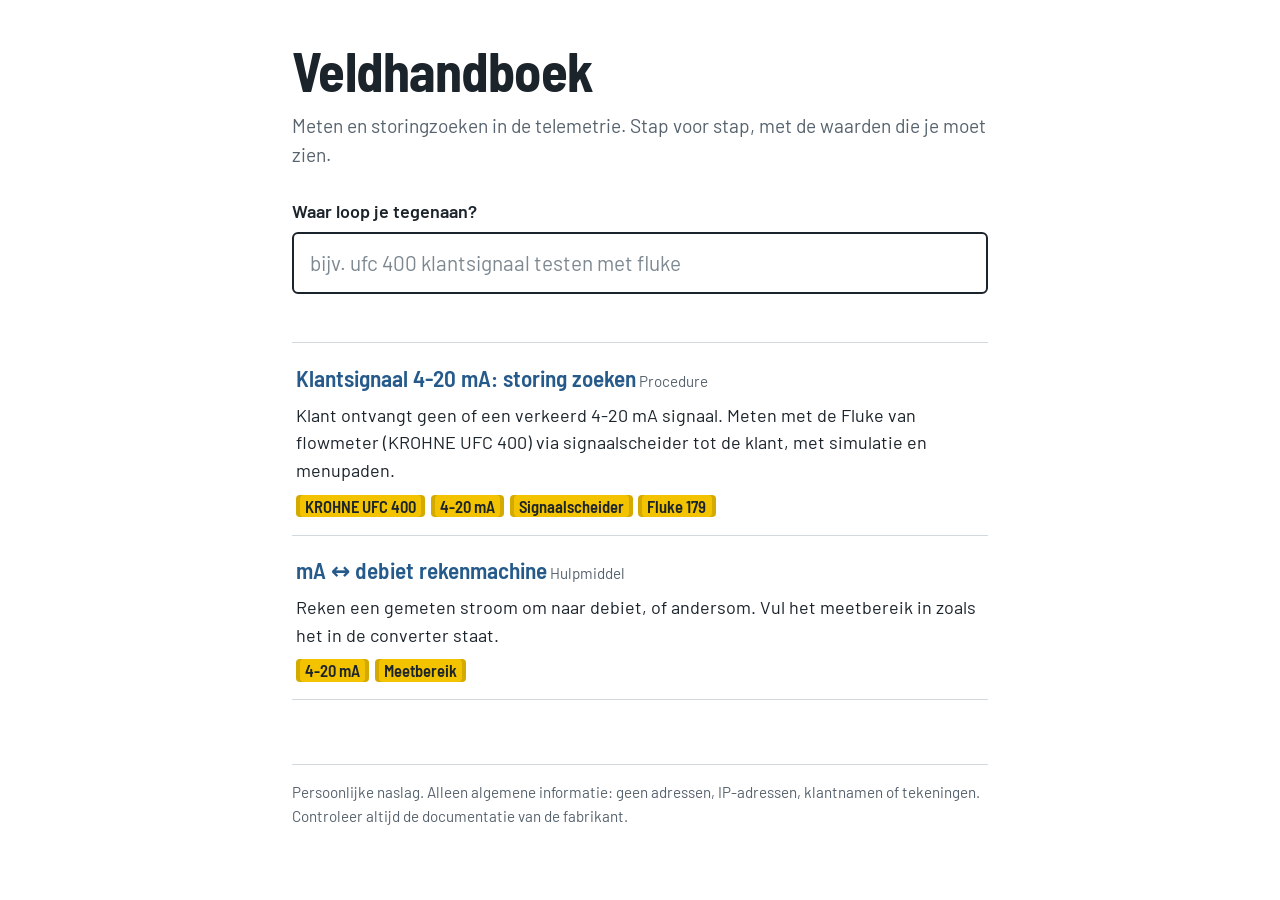
==== index.html @ 2510131e "Eerste versie veldhandboek: zoekpagina, procedure klantsignaal 4-20 mA, mA-debiet rekenmachine Co-Au" ====
<!DOCTYPE html>
<html lang="nl">
<head>
  <meta charset="utf-8">
  <meta name="viewport" content="width=device-width, initial-scale=1">
  <title>Veldhandboek</title>
  <meta name="description" content="Persoonlijk veldhandboek: meten en storingzoeken in de telemetrie.">
  <link rel="stylesheet" href="assets/style.css">
  <script src="assets/zoek.js" defer></script>
</head>
<body>
  <main class="wrap">
    <header class="held">
      <h1>Veldhandboek</h1>
      <p class="onder">Meten en storingzoeken in de telemetrie. Stap voor stap, met de waarden die je moet zien.</p>

      <form class="zoek" role="search" onsubmit="return false">
        <label for="zoekveld">Waar loop je tegenaan?</label>
        <input id="zoekveld" type="search" autocomplete="off" enterkeyhint="search"
               placeholder="bijv. ufc 400 klantsignaal testen met fluke">
      </form>
    </header>

    <ul class="resultaten" id="resultaten" aria-live="polite"></ul>

    <p class="voet">
      Persoonlijke naslag. Alleen algemene informatie: geen adressen, IP-adressen, klantnamen of tekeningen.
      Controleer altijd de documentatie van de fabrikant.
    </p>
  </main>
</body>
</html>
---- assets/style.css ----
/* Veldhandboek — leesbaar op een tablet in een buitenkast, ook in de zon.
   Twee visuele codes met een vaste betekenis:
   - geel kousje (.kous): een meetpunt, klem of stapnummer, zoals de draadmarkering in de kast
   - LCD-chip (.lcd): tekst zoals die op het display van de converter staat (menupaden, waarden) */

@import url("https://fonts.googleapis.com/css2?family=Barlow:ital,wght@0,400;0,600;1,400&family=Barlow+Semi+Condensed:wght@500;600;700&family=Share+Tech+Mono&display=swap");

:root {
  --papier: #ffffff;
  --vlak: #eef2f3;
  --inkt: #1b232b;
  --grijs: #56626d;
  --lijn: #d3dadf;
  --staal: #255a8a;
  --kous: #f3c300;
  --lcd: #c9da72;
  --lcd-inkt: #26330e;
  --gevaar: #a4231b;
  --gevaar-vlak: #fbeceb;

  --tekst: "Barlow", system-ui, -apple-system, "Segoe UI", sans-serif;
  --kop: "Barlow Semi Condensed", "Barlow", system-ui, sans-serif;
  --display: "Share Tech Mono", ui-monospace, "Consolas", monospace;

  --maat: 1.125rem;
  --breed: 46rem;
}

* { box-sizing: border-box; }

html { font-size: 100%; -webkit-text-size-adjust: 100%; }

body {
  margin: 0;
  background: var(--papier);
  color: var(--inkt);
  font-family: var(--tekst);
  font-size: var(--maat);
  line-height: 1.55;
}

a { color: var(--staal); text-underline-offset: 0.15em; }
a:focus-visible, button:focus-visible, input:focus-visible, summary:focus-visible {
  outline: 3px solid var(--staal);
  outline-offset: 2px;
}

.wrap { max-width: var(--breed); margin: 0 auto; padding: 0 1.25rem; }

/* ---------- koppen ---------- */
h1, h2, h3 { font-family: var(--kop); line-height: 1.15; margin: 0; }
h1 { font-size: clamp(2.2rem, 6vw, 3.4rem); font-weight: 700; letter-spacing: -0.01em; }
h2 { font-size: 1.75rem; font-weight: 600; margin-top: 3rem; padding-top: 1.25rem; border-top: 2px solid var(--inkt); }
h3 { font-size: 1.3rem; font-weight: 600; margin-top: 1.75rem; }
p, ul, ol, table { margin: 0.75rem 0; }
li + li { margin-top: 0.35rem; }

/* ---------- bovenbalk ---------- */
.balk {
  border-bottom: 1px solid var(--lijn);
  background: var(--papier);
}
.balk .wrap { display: flex; align-items: center; justify-content: space-between; gap: 1rem; min-height: 3.25rem; }
.balk a.thuis { font-family: var(--kop); font-weight: 600; font-size: 1.2rem; color: var(--inkt); text-decoration: none; }
.balk a.thuis:hover { text-decoration: underline; }

/* ---------- geel kousje ---------- */
.kous {
  display: inline-block;
  background: var(--kous);
  color: var(--inkt);
  font-family: var(--kop);
  font-weight: 600;
  font-size: 0.92em;
  line-height: 1.25;
  padding: 0.05em 0.55em;
  border-radius: 4px;
  box-shadow: inset 4px 0 0 rgba(0, 0, 0, 0.13), inset -4px 0 0 rgba(0, 0, 0, 0.13);
  white-space: nowrap;
}

/* ---------- LCD-chip ---------- */
.lcd {
  display: inline-block;
  background: var(--lcd);
  color: var(--lcd-inkt);
  font-family: var(--display);
  font-size: 0.95em;
  padding: 0.05em 0.45em;
  border-radius: 3px;
  box-shadow: inset 0 1px 3px rgba(38, 51, 14, 0.35);
  white-space: nowrap;
}

/* ---------- startpagina ---------- */
.held { padding: 2.5rem 0 1.5rem; }
.held p.onder { color: var(--grijs); font-size: 1.2rem; margin-top: 0.5rem; }

.zoek { margin-top: 1.75rem; }
.zoek label { display: block; font-weight: 600; margin-bottom: 0.4rem; }
.zoek input {
  width: 100%;
  font: inherit;
  font-size: 1.3rem;
  padding: 0.8rem 1rem;
  border: 2px solid var(--inkt);
  border-radius: 6px;
  background: var(--papier);
  color: var(--inkt);
}
.zoek input::placeholder { color: #7d8891; }

.resultaten { list-style: none; padding: 0; margin: 1.5rem 0 3rem; }
.resultaten li { margin: 0; border-top: 1px solid var(--lijn); }
.resultaten li:last-child { border-bottom: 1px solid var(--lijn); }
.resultaten a {
  display: block;
  padding: 1.1rem 0.25rem;
  color: var(--inkt);
  text-decoration: none;
}
.resultaten a:hover .titel, .resultaten a:focus-visible .titel { text-decoration: underline; }
.resultaten .titel { font-family: var(--kop); font-weight: 600; font-size: 1.45rem; color: var(--staal); }
.resultaten .soort { color: var(--grijs); font-size: 0.95rem; }
.resultaten .samenvatting { display: block; margin-top: 0.3rem; }
.resultaten .labels { display: flex; flex-wrap: wrap; gap: 0.35rem; margin-top: 0.6rem; }
.leeg { color: var(--grijs); }

/* ---------- procedurepagina ---------- */
.kopblok { padding: 2rem 0 0.5rem; }
.kopblok .keten { color: var(--grijs); font-size: 1.15rem; margin-top: 0.6rem; }

.status {
  margin-top: 1.25rem;
  padding: 0.9rem 1rem;
  background: var(--vlak);
  border-radius: 6px;
}
.status strong { font-family: var(--kop); }

.inhoud { margin-top: 1.5rem; }
.inhoud summary { cursor: pointer; font-weight: 600; }
.inhoud ol { columns: 2 14rem; column-gap: 2rem; }

.gevaar {
  margin: 1rem 0;
  padding: 0.9rem 1rem 0.9rem 1.1rem;
  background: var(--gevaar-vlak);
  border-left: 5px solid var(--gevaar);
  border-radius: 0 6px 6px 0;
}
.gevaar > strong:first-child { color: var(--gevaar); font-family: var(--kop); font-size: 1.15rem; display: block; margin-bottom: 0.25rem; }
.gevaar ul { margin: 0.25rem 0 0; padding-left: 1.2rem; }

/* Turkse samenvatting */
details.tr {
  margin: 1.25rem 0;
  border: 1px dashed var(--grijs);
  border-radius: 6px;
  padding: 0.6rem 1rem;
}
details.tr summary { cursor: pointer; font-weight: 600; color: var(--grijs); }
details.tr[open] summary { margin-bottom: 0.4rem; }
details.tr p, details.tr ul { margin: 0.4rem 0; }

/* signaalketen */
.keten-schema {
  display: flex;
  align-items: stretch;
  gap: 0;
  margin: 1.25rem 0;
  overflow-x: auto;
  padding-bottom: 0.25rem;
}
.keten-schema .blok {
  flex: 1 1 0;
  min-width: 0;
  hyphens: auto;
  overflow-wrap: anywhere;
  border: 2px solid var(--inkt);
  border-radius: 6px;
  padding: 0.6rem 0.7rem;
  background: var(--papier);
}
.keten-schema .blok b { font-family: var(--kop); display: block; font-size: 1rem; }
.keten-schema .blok span { color: var(--grijs); font-size: 0.92rem; display: block; }
.keten-schema .draad {
  flex: 0 0 3.1rem;
  position: relative;
  display: flex;
  align-items: center;
  justify-content: center;
}
.keten-schema .draad::before {
  content: "";
  position: absolute;
  left: 0; right: 0; top: 50%;
  border-top: 3px solid var(--inkt);
}
.keten-schema .draad .kous { position: relative; }
.keten-schema .blok .kous { display: inline-block; margin-top: 0.4rem; color: var(--inkt); font-size: 0.9rem; }

@media (max-width: 44rem) {
  .keten-schema { flex-direction: column; overflow: visible; }
  .keten-schema .blok { min-width: 0; }
  .keten-schema .draad { flex: 0 0 2.6rem; }
  .keten-schema .draad::before { left: 50%; right: auto; top: 0; bottom: 0; border-top: 0; border-left: 3px solid var(--inkt); }
}

td .lcd { white-space: normal; }

/* stappen */
ol.stappen { list-style: none; padding: 0; counter-reset: stap; }
ol.stappen > li {
  counter-increment: stap;
  position: relative;
  padding: 1.1rem 0 1.1rem 3.25rem;
  border-top: 1px solid var(--lijn);
  margin: 0;
}
ol.stappen > li::before {
  content: counter(stap);
  position: absolute;
  left: 0;
  top: 1.15rem;
  min-width: 2.3rem;
  text-align: center;
  background: var(--kous);
  font-family: var(--kop);
  font-weight: 700;
  font-size: 1.15rem;
  padding: 0.05em 0.4em;
  border-radius: 4px;
  box-shadow: inset 4px 0 0 rgba(0, 0, 0, 0.13), inset -4px 0 0 rgba(0, 0, 0, 0.13);
}
ol.stappen > li.nul::before { content: "0"; }
ol.stappen > li.nul { counter-increment: none; }
ol.stappen h3 { margin-top: 0; }
ol.stappen ul, ol.stappen ol { padding-left: 1.2rem; }

.uitkomst { margin: 0.6rem 0; padding: 0.6rem 0.9rem; background: var(--vlak); border-radius: 6px; }
.uitkomst p { margin: 0.25rem 0; }

/* tabellen */
.tabel { overflow-x: auto; }
table { border-collapse: collapse; width: 100%; font-size: 1rem; }
th, td { text-align: left; vertical-align: top; padding: 0.55rem 0.6rem; border-bottom: 1px solid var(--lijn); }
th { font-family: var(--kop); font-weight: 600; font-size: 1.05rem; border-bottom: 2px solid var(--inkt); }

/* rekenmachine */
.reken {
  margin: 1.25rem 0;
  padding: 1.1rem 1.1rem 1.25rem;
  border: 2px solid var(--inkt);
  border-radius: 8px;
}
.reken h3 { margin-top: 0; }
.reken .velden { display: grid; grid-template-columns: repeat(auto-fit, minmax(9.5rem, 1fr)); gap: 0.8rem; margin-top: 0.75rem; }
.reken label { display: block; font-weight: 600; font-size: 0.98rem; margin-bottom: 0.25rem; }
.reken input {
  width: 100%;
  font: inherit;
  font-size: 1.2rem;
  padding: 0.5rem 0.65rem;
  border: 2px solid var(--grijs);
  border-radius: 5px;
  background: var(--papier);
  color: var(--inkt);
}
.reken input:focus { border-color: var(--staal); }
.reken .uit {
  margin-top: 1rem;
  font-family: var(--display);
  font-size: 1.6rem;
  background: var(--lcd);
  color: var(--lcd-inkt);
  padding: 0.55rem 0.8rem;
  border-radius: 4px;
  box-shadow: inset 0 1px 4px rgba(38, 51, 14, 0.4);
  min-height: 3rem;
}
.reken .melding { margin-top: 0.5rem; color: var(--gevaar); font-weight: 600; min-height: 1.5em; }
.reken .hint { color: var(--grijs); font-size: 0.95rem; }

/* voet */
.voet { margin: 4rem 0 2rem; padding-top: 1rem; border-top: 1px solid var(--lijn); color: var(--grijs); font-size: 0.95rem; }

@media (prefers-reduced-motion: reduce) {
  * { scroll-behavior: auto !important; }
}

@media print {
  .balk, .zoek, .inhoud { display: none; }
  details.tr { display: none; }
  h2 { break-after: avoid; }
}
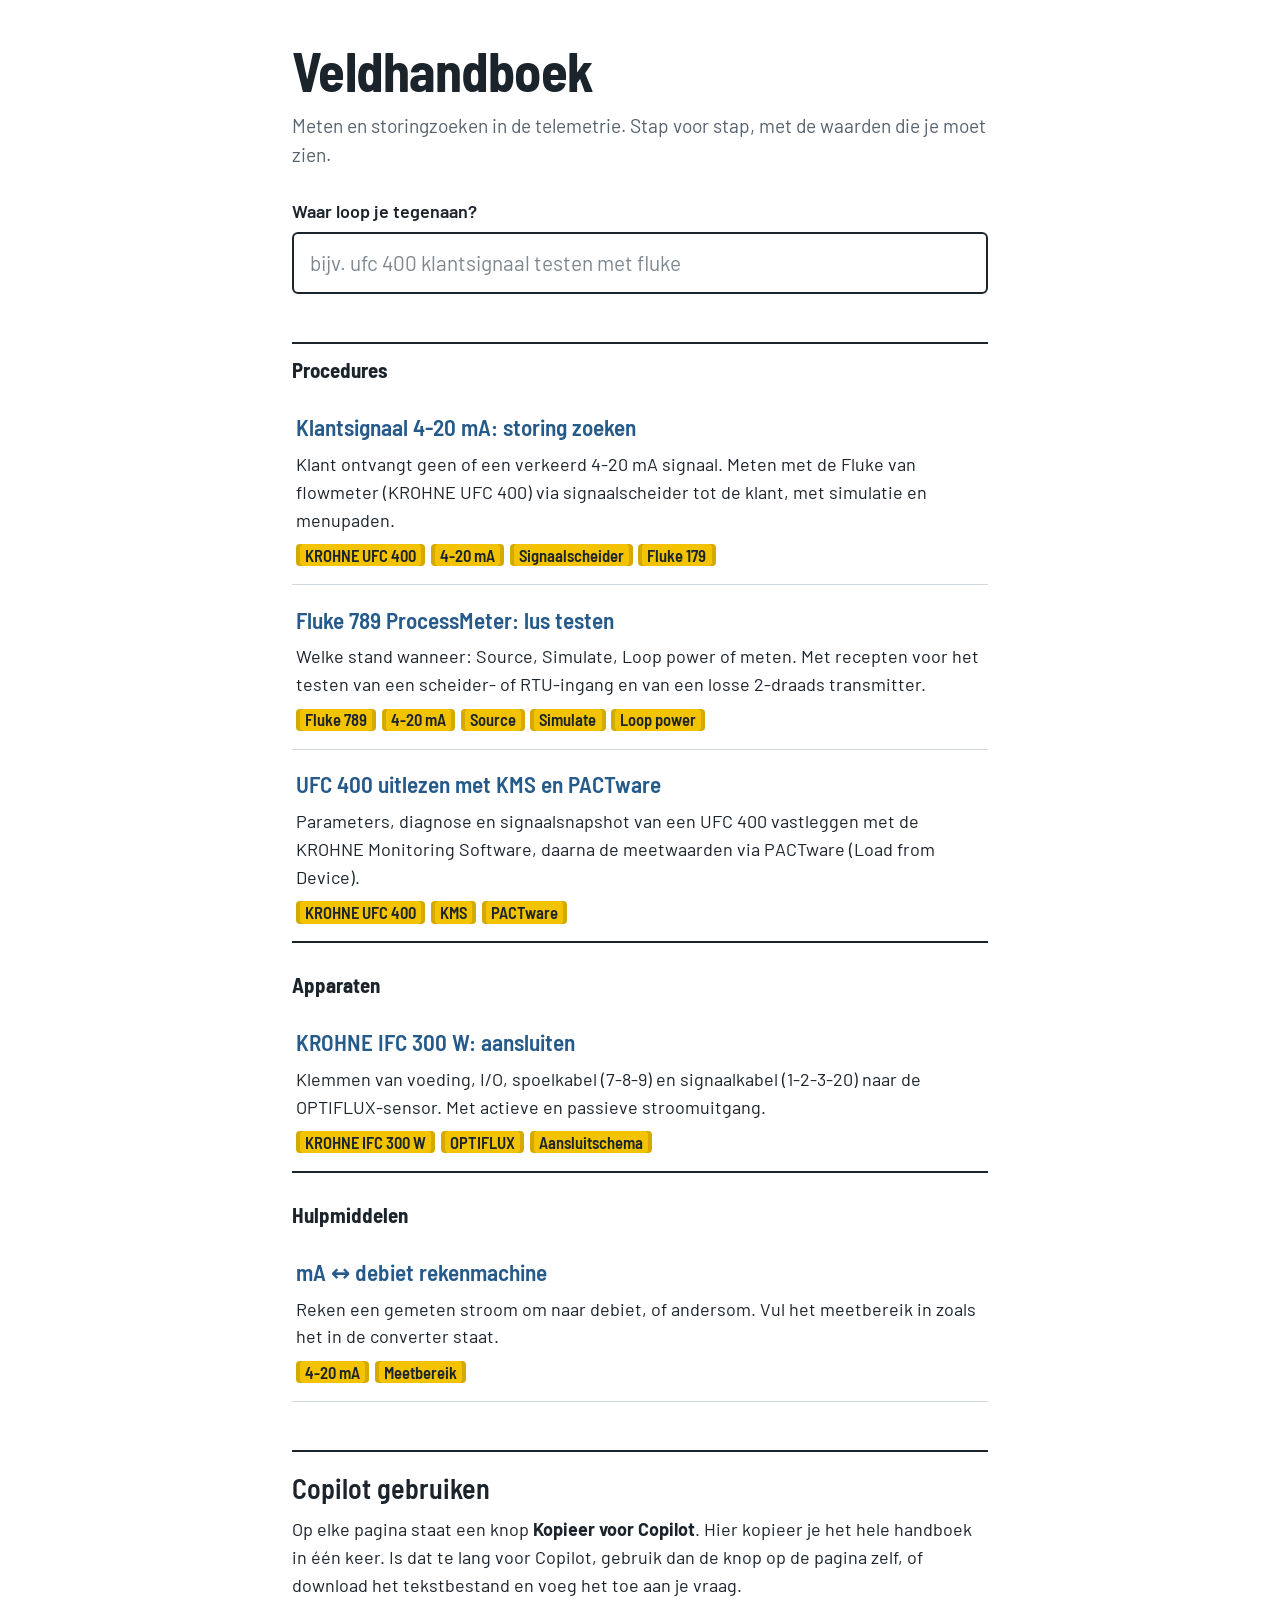
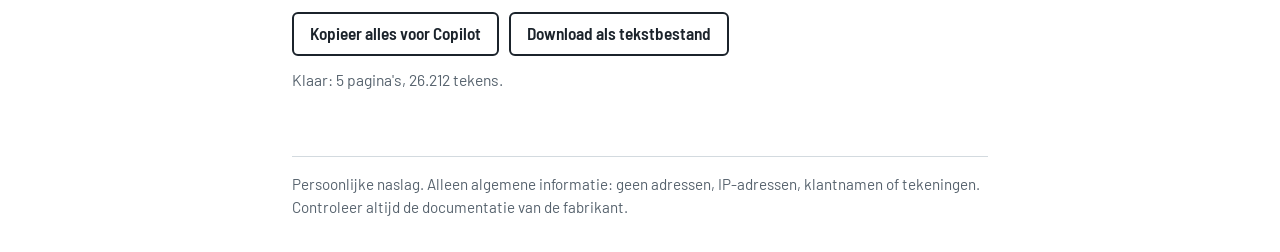
==== commit 635ab8d5: "Knoppen 'Kopieer voor Copilot' per pagina en het hele handboek in één keer (kopiëren of downloaden) " ====
--- a/index.html
+++ b/index.html
@@ -7,6 +7,7 @@
   <meta name="description" content="Persoonlijk veldhandboek: meten en storingzoeken in de telemetrie.">
   <link rel="stylesheet" href="assets/style.css">
   <script src="assets/zoek.js" defer></script>
+  <script src="assets/copilot.js" defer></script>
 </head>
 <body>
   <main class="wrap">
--- a/assets/style.css
+++ b/assets/style.css
@@ -125,6 +125,15 @@
 .resultaten .samenvatting { display: block; margin-top: 0.3rem; }
 .resultaten .labels { display: flex; flex-wrap: wrap; gap: 0.35rem; margin-top: 0.6rem; }
 .leeg { color: var(--grijs); }
+.resultaten li.groep {
+  border-top: 2px solid var(--inkt);
+  font-family: var(--kop);
+  font-weight: 700;
+  font-size: 1.3rem;
+  padding: 1.6rem 0 0.4rem;
+}
+.resultaten li.groep:first-child { padding-top: 0.6rem; }
+.resultaten li.groep + li { border-top: 0; }
 
 /* ---------- procedurepagina ---------- */
 .kopblok { padding: 2rem 0 0.5rem; }
@@ -208,6 +217,14 @@
 }
 
 td .lcd { white-space: normal; }
+
+/* figuren */
+figure.plaat { margin: 1.5rem 0; }
+figure.plaat .platen { display: grid; grid-template-columns: repeat(auto-fit, minmax(14rem, 1fr)); gap: 0.6rem; }
+figure.plaat.smal img { max-width: 26rem; margin: 0 auto; }
+figure.plaat .platen.drie { grid-template-columns: repeat(auto-fit, minmax(12rem, 1fr)); }
+figure.plaat img { display: block; width: 100%; height: auto; border: 1px solid var(--lijn); border-radius: 6px; background: var(--papier); padding: 0.5rem; }
+figure.plaat figcaption { color: var(--grijs); font-size: 0.98rem; margin-top: 0.45rem; }
 
 /* stappen */
 ol.stappen { list-style: none; padding: 0; counter-reset: stap; }
@@ -282,6 +299,28 @@
 .reken .melding { margin-top: 0.5rem; color: var(--gevaar); font-weight: 600; min-height: 1.5em; }
 .reken .hint { color: var(--grijs); font-size: 0.95rem; }
 
+/* Copilot */
+.copilot { margin-top: 1.1rem; display: flex; flex-wrap: wrap; gap: 0.6rem 1rem; align-items: center; }
+.copilot-alles { display: block; margin: 0 0 2rem; }
+.copilot-alles .knoppen { display: flex; flex-wrap: wrap; gap: 0.6rem; margin-top: 0.75rem; }
+.knop {
+  display: inline-block;
+  font-family: var(--kop);
+  font-weight: 600;
+  font-size: 1.08rem;
+  line-height: 1.2;
+  padding: 0.6rem 1rem;
+  border: 2px solid var(--inkt);
+  border-radius: 6px;
+  background: var(--papier);
+  color: var(--inkt);
+  text-decoration: none;
+  cursor: pointer;
+}
+.knop:hover { background: var(--vlak); }
+.knop[disabled], .knop[aria-disabled="true"] { opacity: 0.45; pointer-events: none; }
+.melding-copilot { color: var(--grijs); font-size: 0.98rem; }
+
 /* voet */
 .voet { margin: 4rem 0 2rem; padding-top: 1rem; border-top: 1px solid var(--lijn); color: var(--grijs); font-size: 0.95rem; }
 
